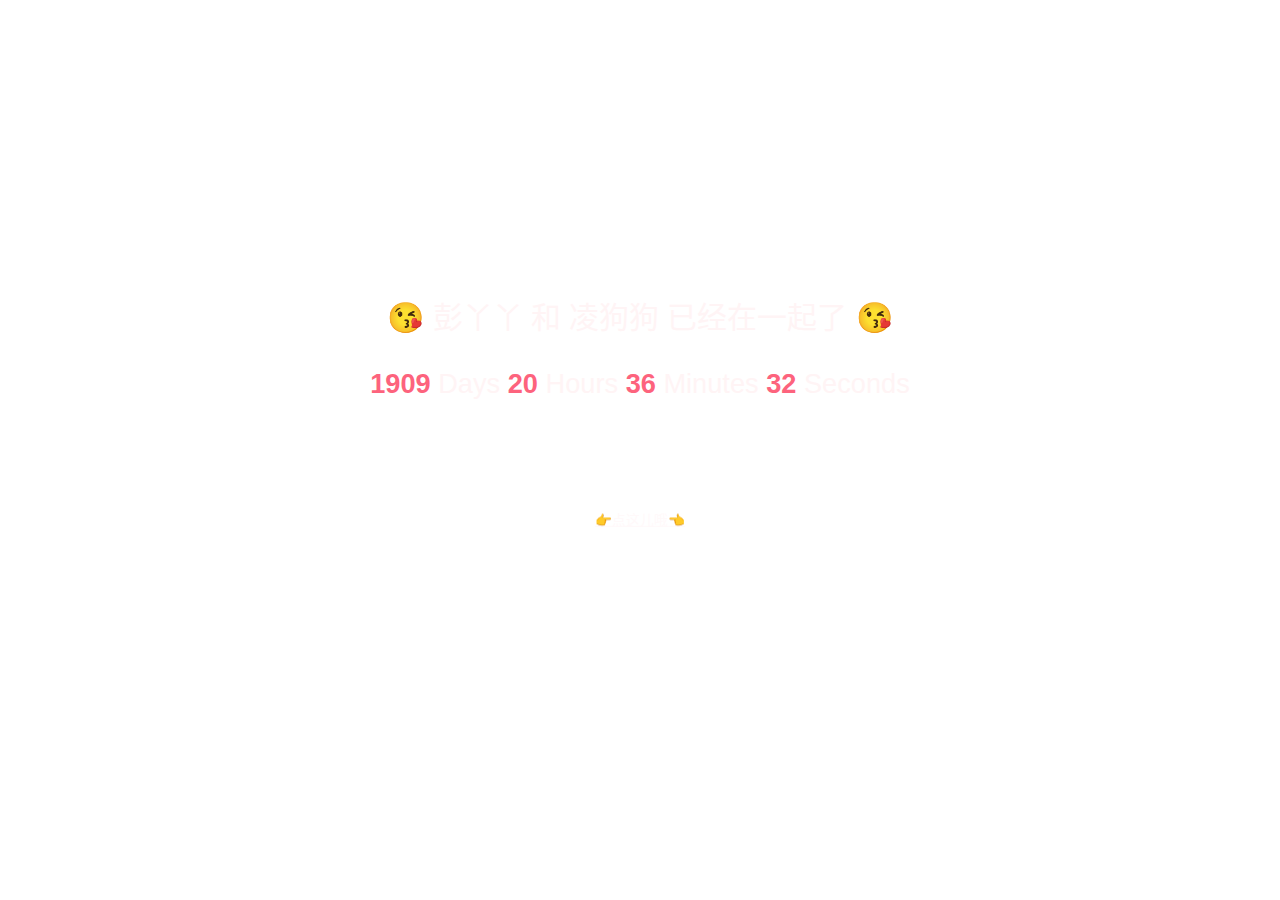
==== index.html @ e4e217d0 "Add files via upload" ====
<!DOCTYPE html>
<html lang="zh-CN">

<head>
    <meta charset="utf-8">
    <meta name="viewport" content="width=device-width">
    <meta http-equiv="X-UA-Compatible" content="IE=edge,chrome=1" />
    <meta name="renderer" content="webkit">
    <meta name="viewport" content="width=device-width, initial-scale=1, maximum-scale=1, user-scalable=no" />
    <title>💑计时器⏱</title>
    <style>
        body {
            -webkit-font-smoothing: antialiased;
            font-family: Helvetica Neue, Helvetica, Hiragino Sans GB, Microsoft YaHei, Arial, sans-serif;
            background-image: url('bg.jpg');
            
            /* 设置图片自适应 https://blog.csdn.net/qq_39985298/article/details/89521277?utm_medium=distribute.pc_relevant.none-task-blog-2%7Edefault%7EBlogCommendFromMachineLearnPai2%7Edefault-1.base&depth_1-utm_source=distribute.pc_relevant.none-task-blog-2%7Edefault%7EBlogCommendFromMachineLearnPai2%7Edefault-1.base */
            background-repeat: no-repeat;
            background-size:100% 100%;
            background-attachment: fixed;

            font-size: 85%;
            margin: 0;
        }
        
        h2 {
            font-size: 220%;
            font-weight: 400;
        }

      

        .toyy{
            font-size: 50%;
            margin: 1em 0;
            line-height: 0.5;
            
            position: relative;
            top: 100px;
        }
        .toyy a{
            color: rgb(255, 249, 250);
        }
        
        .content {
            position: absolute;
            width: 100%;
            top: 40%;
            transform: translate(0, -50%);
            text-align: center;

            color: rgb(255, 244, 245);
        }
        
        .timer {
            font-size: 200%;
            line-height: 1.5;
            margin: 1em 0;
        }
        
        .timer b {
            color: rgb(253, 99, 125);
        }
    </style>
</head>

<body>
   
    <div class="content">
        <h2>😘  彭丫丫 和 凌狗狗 已经在一起了 😘</h2>
        <div class="timer">
            <b id="d"></b> Days <b id="h"></b> Hours <b id="m"></b> Minutes <b id="s"></b> Seconds
        <div class="toyy">
            <a href="toyaya.html">👉点这儿哦👈</a>
            
    </div>

    

    <script>
        function timer() {
            var start = new Date(2021, 5, 1); // 2021-05-01 23:00:00
            var t = +new Date() - 1619881200000;
            var h = ~~(t / 1000 / 60 / 60 % 24);
            if (h < 10) {
                h = "0" + h;
            }
            var m = ~~(t / 1000 / 60 % 60);
            if (m < 10) {
                m = "0" + m;
            }

            var s = ~~(t / 1000 % 60);
            if (s < 10) {
                s = "0" + s;
            }
            document.getElementById('d').innerHTML = ~~(t / 1000 / 60 / 60 / 24);
            document.getElementById('h').innerHTML = h;
            document.getElementById('m').innerHTML = m;
            document.getElementById('s').innerHTML = s;
        }
        timer();
        setInterval(timer, 1000);

        
       


    </script>

<!-- 有控制器,chrome不能自动播放,Safari可以 -->
<!-- <audio autoplay="autoplay" loop="loop" preload="auto" controls="controls"
    src="https://music.163.com/song/media/outer/url?id=167876.mp3">
</audio>  -->

<!-- //无控制器,完全隐藏 -->
<audio id="music" src="https://music.163.com/song/media/outer/url?id=167876.mp3" autoplay preload="auto" loop="loop">该浏览器不支持audio属性</audio>

<!-- iframe格式hidden -->
<!-- <iframe src = "https://music.163.com/song/media/outer/url?id=167876.mp3" allow = "autoplay" hidden /> -->
<!-- // iframe格式 -->
<!-- <iframe allow="autoplay" src="https://music.163.com/song/media/outer/url?id=167876.mp3"></iframe> -->

</body>





</html>
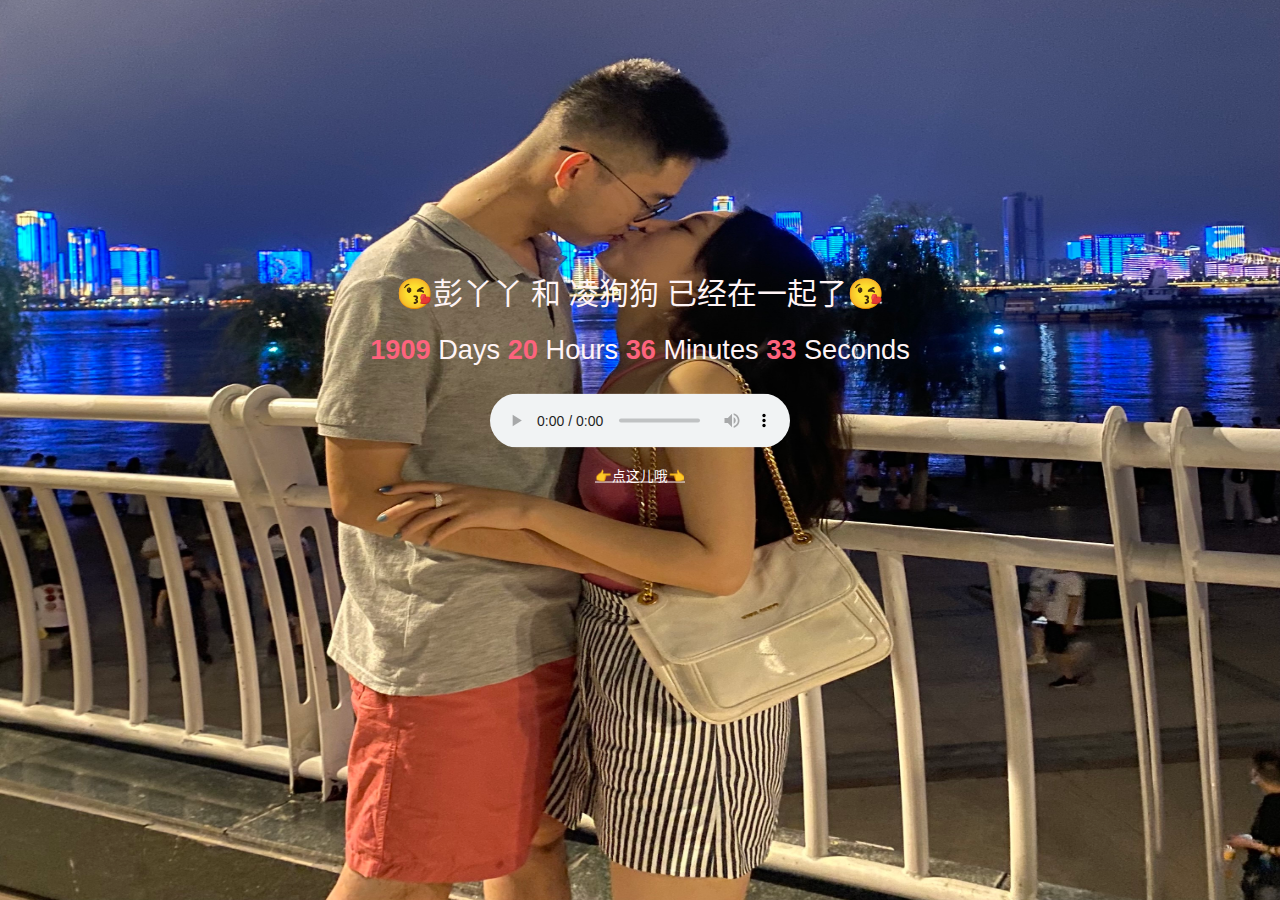
==== commit ba7632b6: "Add files via upload" ====
--- a/index.html
+++ b/index.html
@@ -54,7 +54,7 @@
         
         .timer {
             font-size: 200%;
-            line-height: 1.5;
+            line-height: 0.75;
             margin: 1em 0;
         }
         
@@ -67,7 +67,8 @@
 <body>
    
     <div class="content">
-        <h2>😘  彭丫丫 和 凌狗狗 已经在一起了 😘</h2>
+        <h2>😘彭丫丫 和 凌狗狗 已经在一起了😘</h2>
+
         <div class="timer">
             <b id="d"></b> Days <b id="h"></b> Hours <b id="m"></b> Minutes <b id="s"></b> Seconds
         <div class="toyy">
@@ -102,19 +103,39 @@
         timer();
         setInterval(timer, 1000);
 
-        
+
+        function audioAutoPlay(id){  
+        var audio = document.getElementById(id),
+            play = function(){  
+                audio.play();  
+                document.removeEventListener("touchstart",play, false);  
+            };  
+        audio.play();  
+        document.addEventListener("WeixinJSBridgeReady", function () {  
+            play();  
+        }, false);  
+        document.addEventListener('YixinJSBridgeReady', function() {  
+            play();  
+        }, false);  
+        document.addEventListener("touchstart",play, false);  
+            }  
+        audioAutoPlay('audios');
+      
+  
+
+
        
 
 
     </script>
 
 <!-- 有控制器,chrome不能自动播放,Safari可以 -->
-<!-- <audio autoplay="autoplay" loop="loop" preload="auto" controls="controls"
+<audio autoplay="autoplay" loop="loop" preload="auto" controls="controls"
     src="https://music.163.com/song/media/outer/url?id=167876.mp3">
-</audio>  -->
+</audio> 
 
 <!-- //无控制器,完全隐藏 -->
-<audio id="music" src="https://music.163.com/song/media/outer/url?id=167876.mp3" autoplay preload="auto" loop="loop">该浏览器不支持audio属性</audio>
+<!-- <audio id="music" src="https://music.163.com/song/media/outer/url?id=167876.mp3" autoplay preload="auto" loop="loop">该浏览器不支持audio属性</audio> -->
 
 <!-- iframe格式hidden -->
 <!-- <iframe src = "https://music.163.com/song/media/outer/url?id=167876.mp3" allow = "autoplay" hidden /> -->
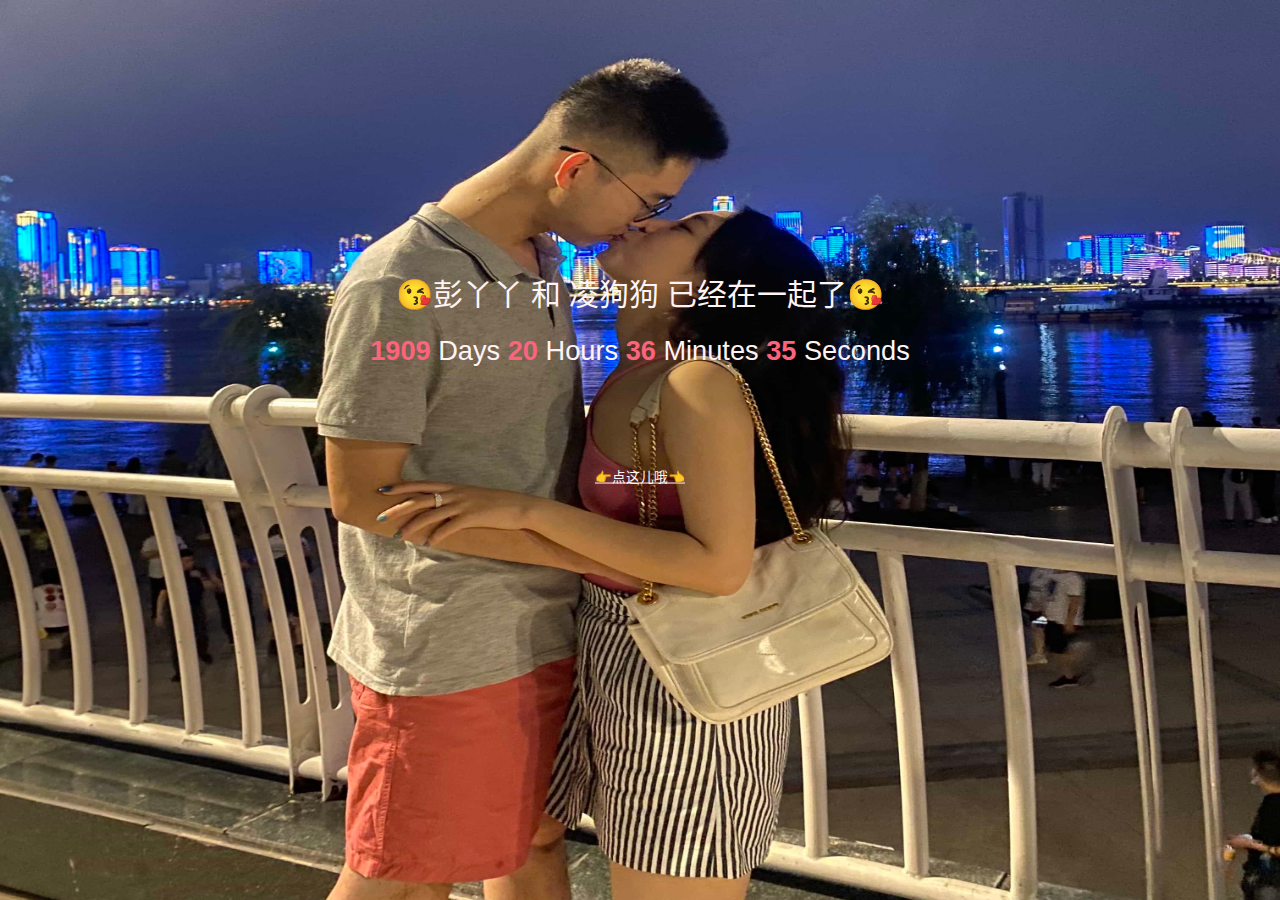
==== commit 60c0b782: "Add files via upload" ====
--- a/index.html
+++ b/index.html
@@ -103,7 +103,7 @@
         timer();
         setInterval(timer, 1000);
 
-
+        // 微信手机端自动开始加载
         function audioAutoPlay(id){  
         var audio = document.getElementById(id),
             play = function(){  
@@ -130,9 +130,9 @@
     </script>
 
 <!-- 有控制器,chrome不能自动播放,Safari可以 -->
-<audio autoplay="autoplay" loop="loop" preload="auto" controls="controls"
+<!-- <audio autoplay="autoplay" loop="loop" preload="auto" controls="controls"
     src="https://music.163.com/song/media/outer/url?id=167876.mp3">
-</audio> 
+</audio>  -->
 
 <!-- //无控制器,完全隐藏 -->
 <!-- <audio id="music" src="https://music.163.com/song/media/outer/url?id=167876.mp3" autoplay preload="auto" loop="loop">该浏览器不支持audio属性</audio> -->
@@ -142,6 +142,8 @@
 <!-- // iframe格式 -->
 <!-- <iframe allow="autoplay" src="https://music.163.com/song/media/outer/url?id=167876.mp3"></iframe> -->
 
+
+<iframe frameborder="no" border="0" marginwidth="0" marginheight="0" width=298 height=52 src="//music.163.com/outchain/player?type=2&id=167876&auto=1&height=32"></iframe>
 </body>
 
 
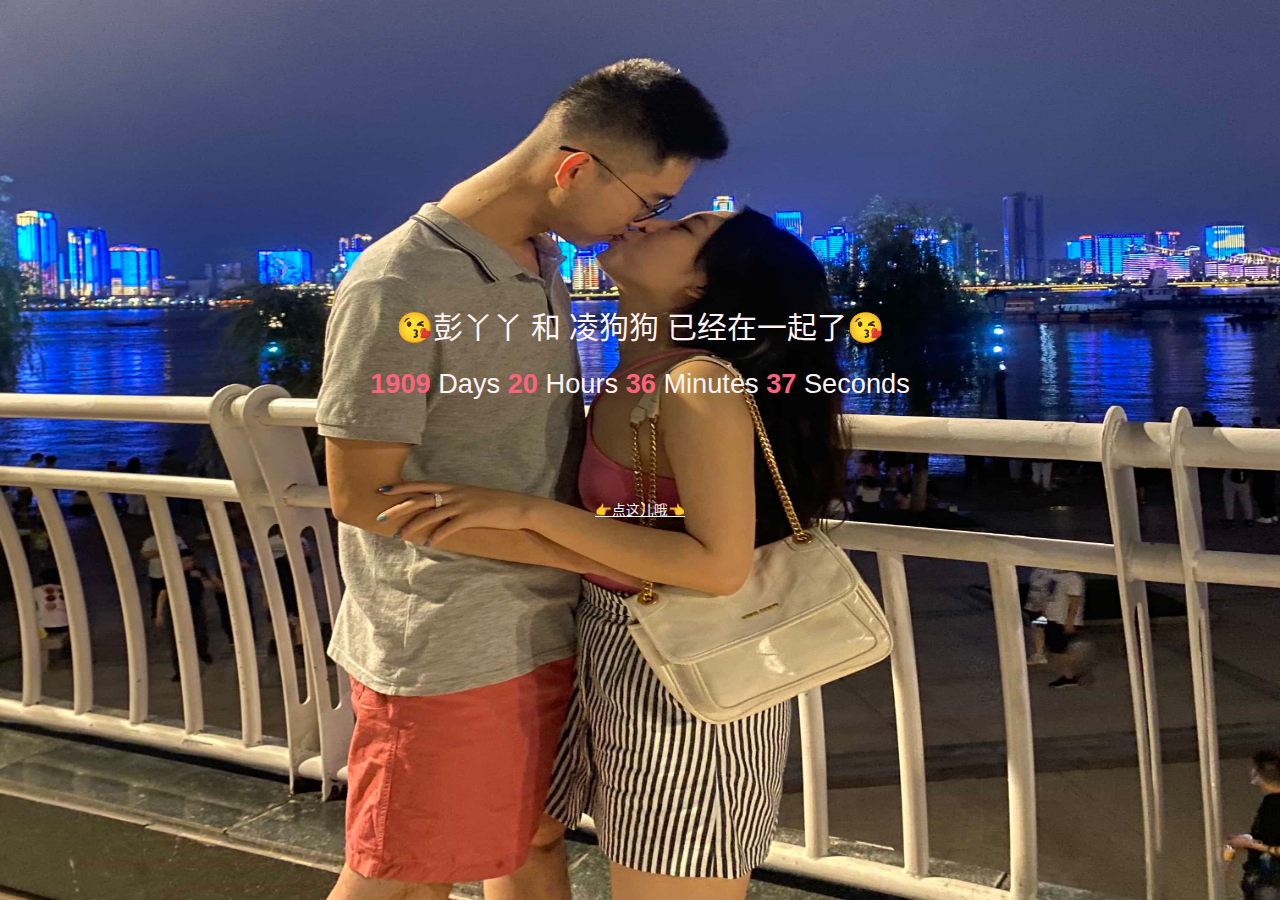
==== commit c1ec048a: "Add files via upload" ====
--- a/index.html
+++ b/index.html
@@ -135,7 +135,7 @@
 </audio>  -->
 
 <!-- //无控制器,完全隐藏 -->
-<!-- <audio id="music" src="https://music.163.com/song/media/outer/url?id=167876.mp3" autoplay preload="auto" loop="loop">该浏览器不支持audio属性</audio> -->
+<audio id="music" src="https://music.163.com/song/media/outer/url?id=167876.mp3" autoplay preload="auto" loop="loop">该浏览器不支持audio属性</audio>
 
 <!-- iframe格式hidden -->
 <!-- <iframe src = "https://music.163.com/song/media/outer/url?id=167876.mp3" allow = "autoplay" hidden /> -->
@@ -143,8 +143,8 @@
 <!-- <iframe allow="autoplay" src="https://music.163.com/song/media/outer/url?id=167876.mp3"></iframe> -->
 
 
-<iframe frameborder="no" border="0" marginwidth="0" marginheight="0" width=298 height=52 src="//music.163.com/outchain/player?type=2&id=167876&auto=1&height=32"></iframe>
-</body>
+<!-- <iframe frameborder="no" border="0" marginwidth="0" marginheight="0" width=298 height=52 src="//music.163.com/outchain/player?type=2&id=167876&auto=1&height=32"></iframe>
+</body> -->
 
 
 
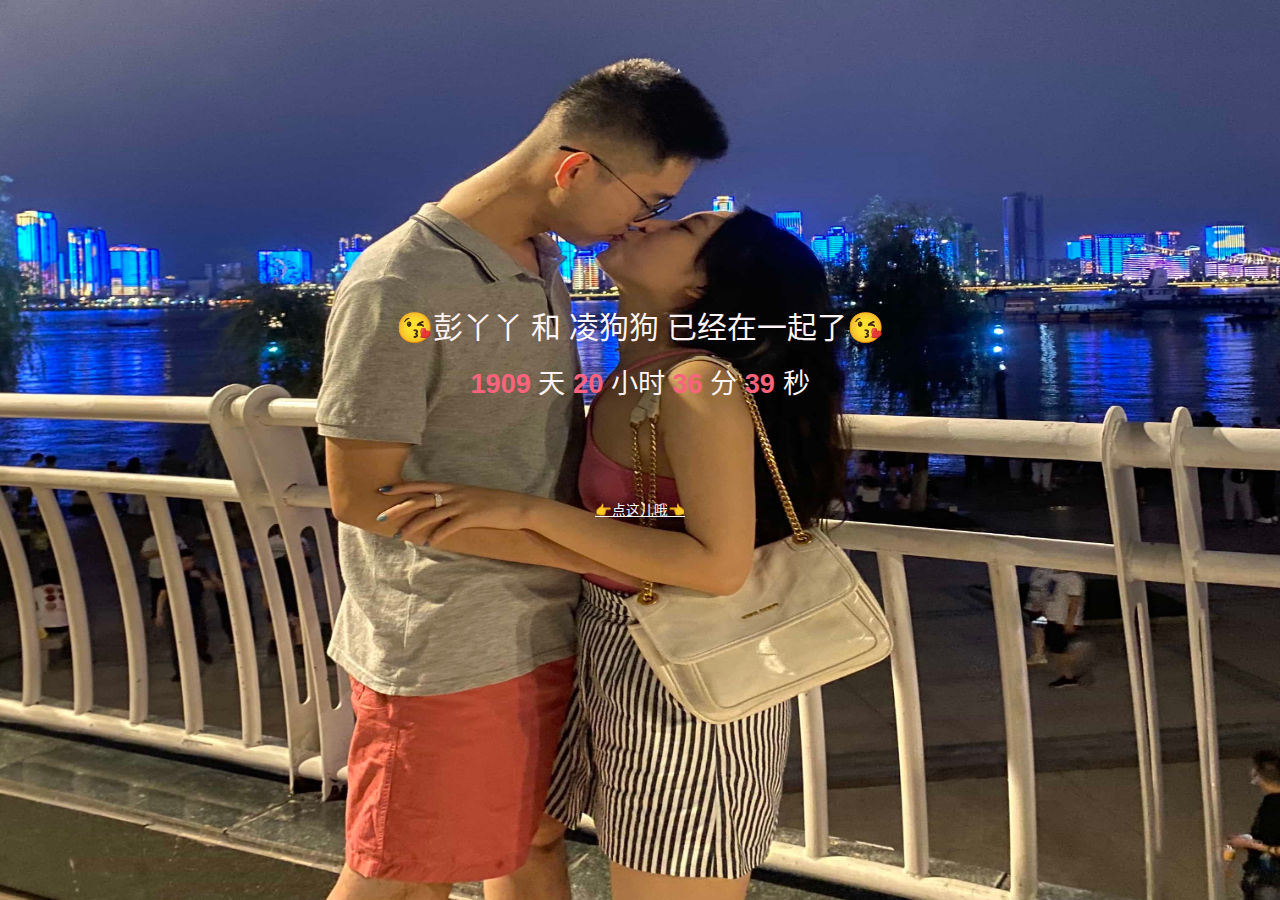
==== commit bbfbb4eb: "Add files via upload" ====
--- a/index.html
+++ b/index.html
@@ -70,7 +70,7 @@
         <h2>😘彭丫丫 和 凌狗狗 已经在一起了😘</h2>
 
         <div class="timer">
-            <b id="d"></b> Days <b id="h"></b> Hours <b id="m"></b> Minutes <b id="s"></b> Seconds
+            <b id="d"></b> 天 <b id="h"></b> 小时 <b id="m"></b> 分 <b id="s"></b> 秒
         <div class="toyy">
             <a href="toyaya.html">👉点这儿哦👈</a>
             
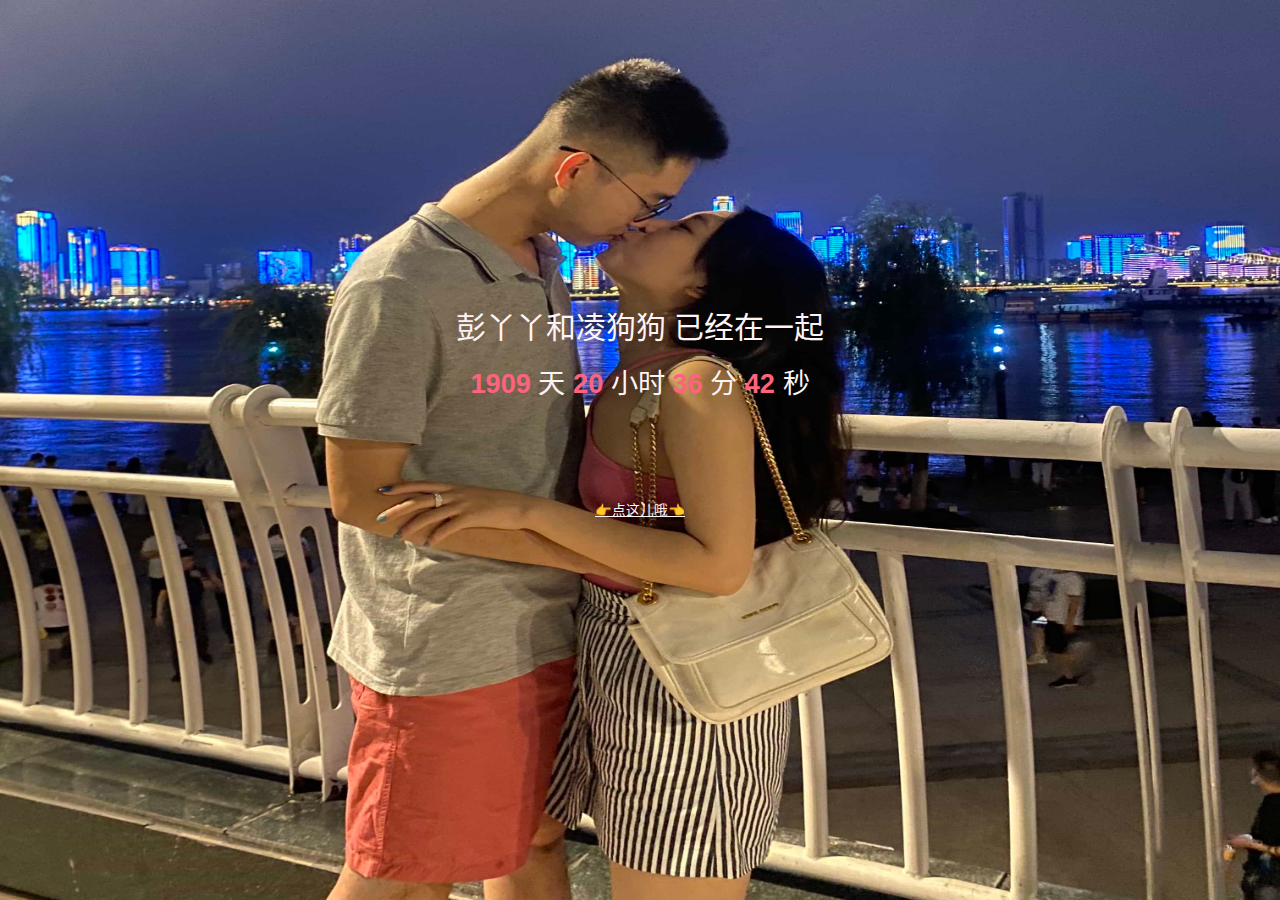
==== commit fd9a510f: "Add files via upload" ====
--- a/index.html
+++ b/index.html
@@ -67,7 +67,7 @@
 <body>
    
     <div class="content">
-        <h2>😘彭丫丫 和 凌狗狗 已经在一起了😘</h2>
+        <h2>彭丫丫和凌狗狗 已经在一起</h2>
 
         <div class="timer">
             <b id="d"></b> 天 <b id="h"></b> 小时 <b id="m"></b> 分 <b id="s"></b> 秒
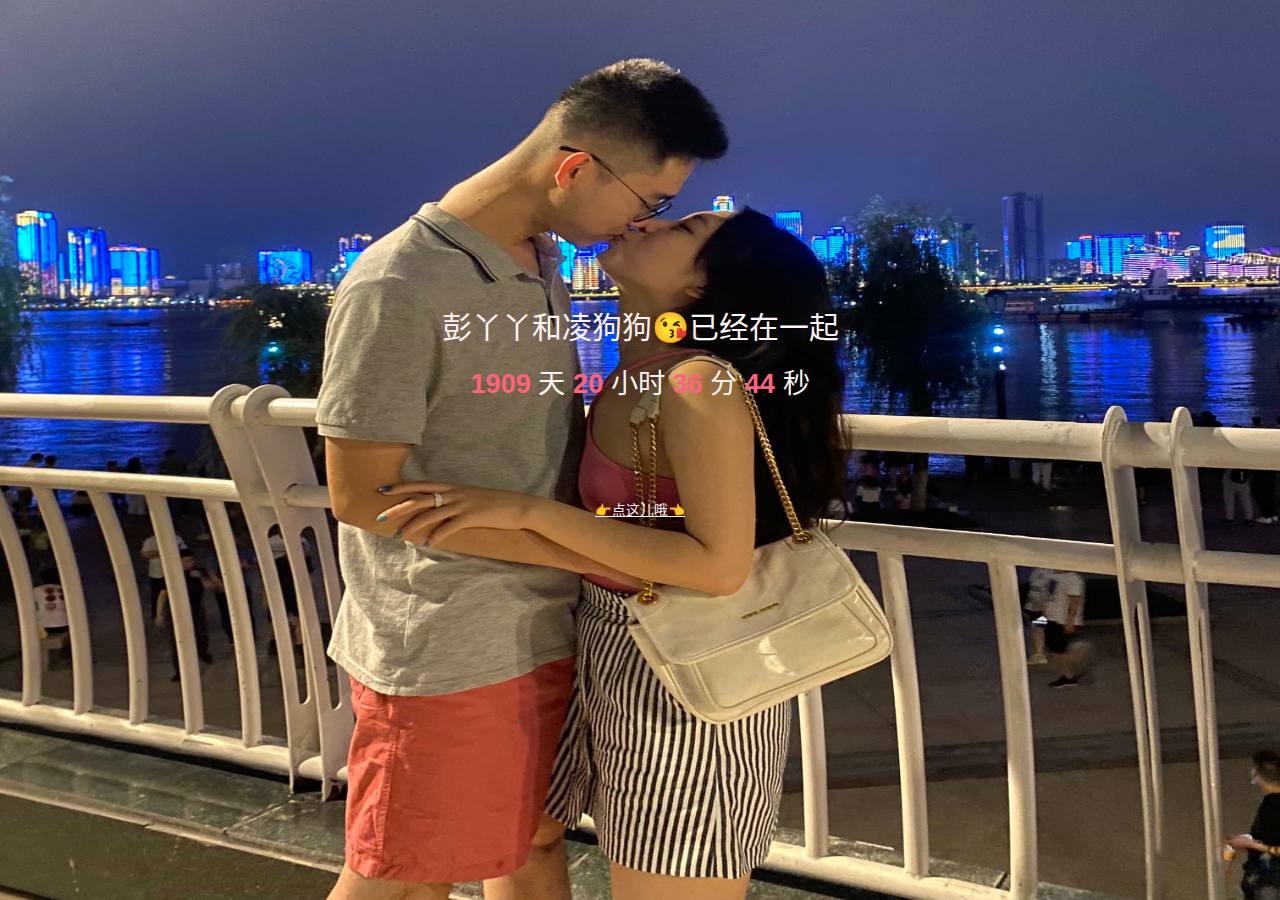
==== commit 90ce5cfa: "Add files via upload" ====
--- a/index.html
+++ b/index.html
@@ -67,7 +67,7 @@
 <body>
    
     <div class="content">
-        <h2>彭丫丫和凌狗狗 已经在一起</h2>
+        <h2>彭丫丫和凌狗狗😘已经在一起</h2>
 
         <div class="timer">
             <b id="d"></b> 天 <b id="h"></b> 小时 <b id="m"></b> 分 <b id="s"></b> 秒
